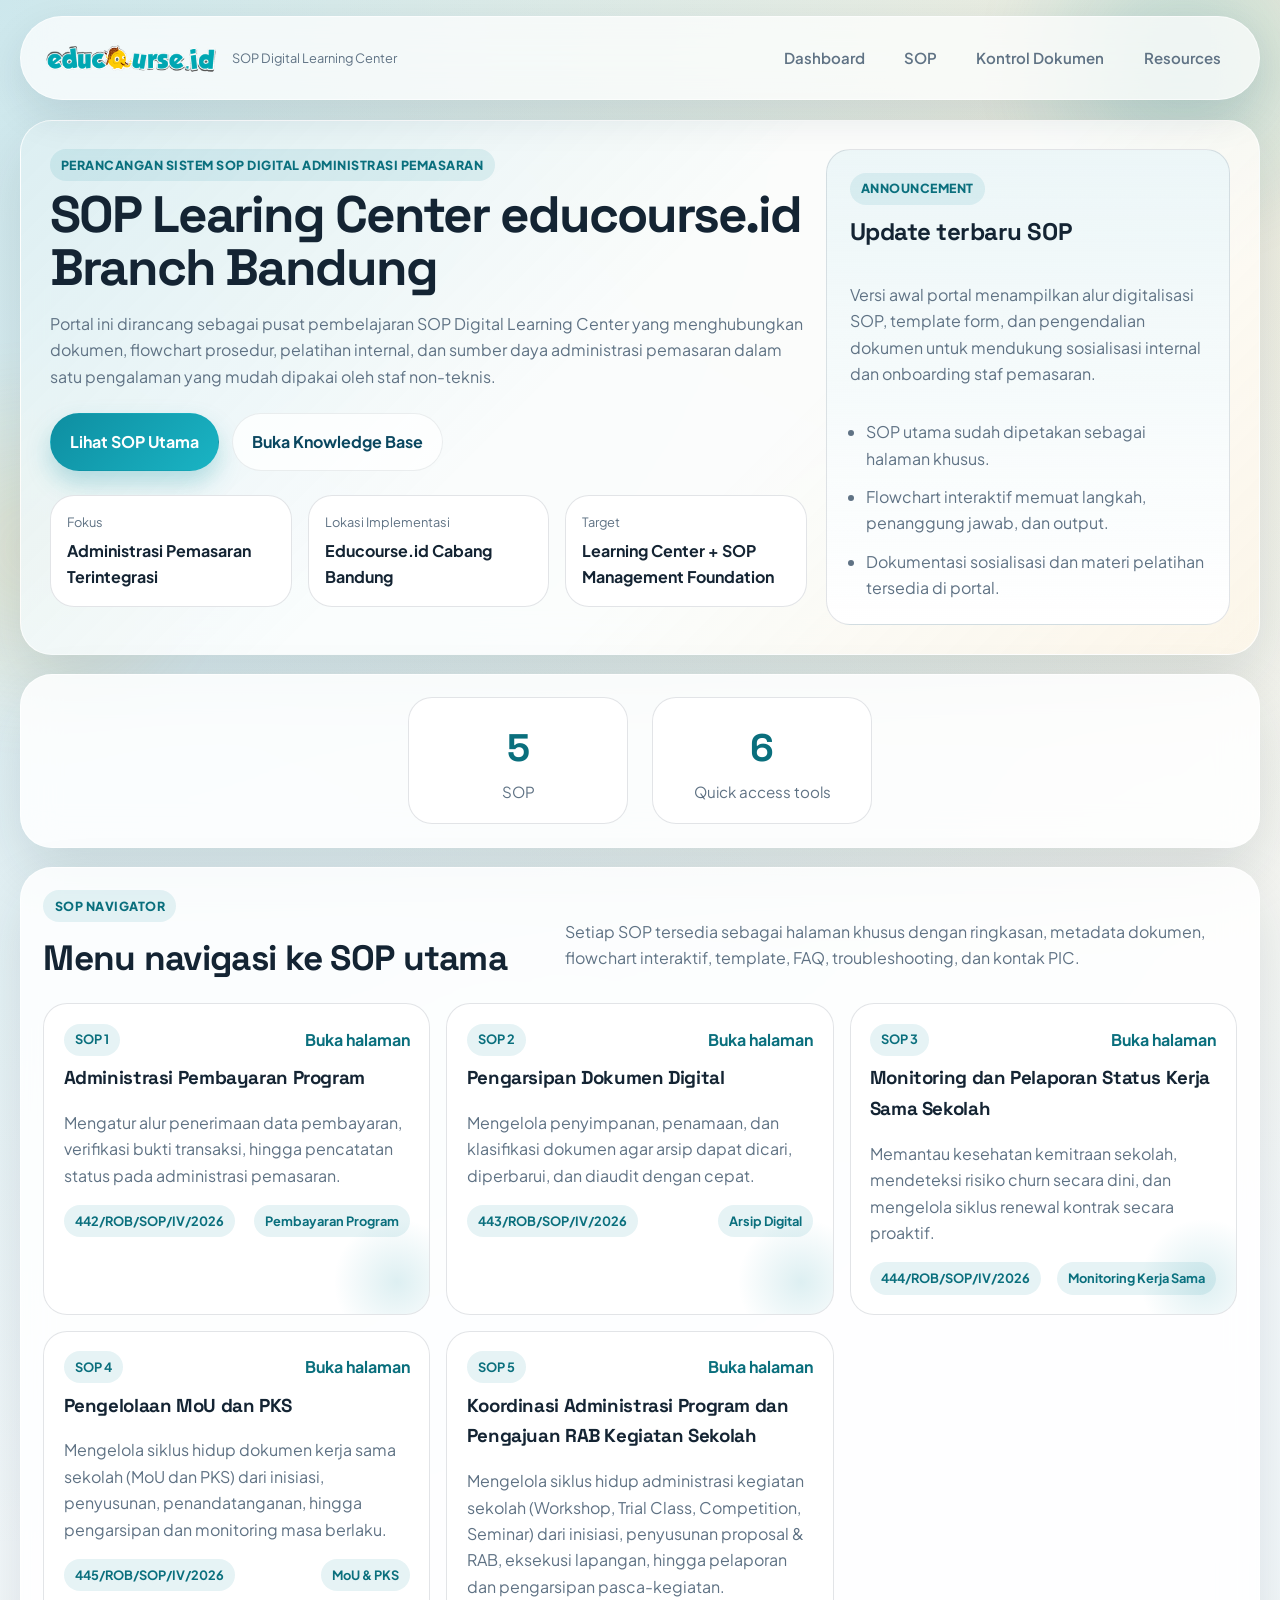
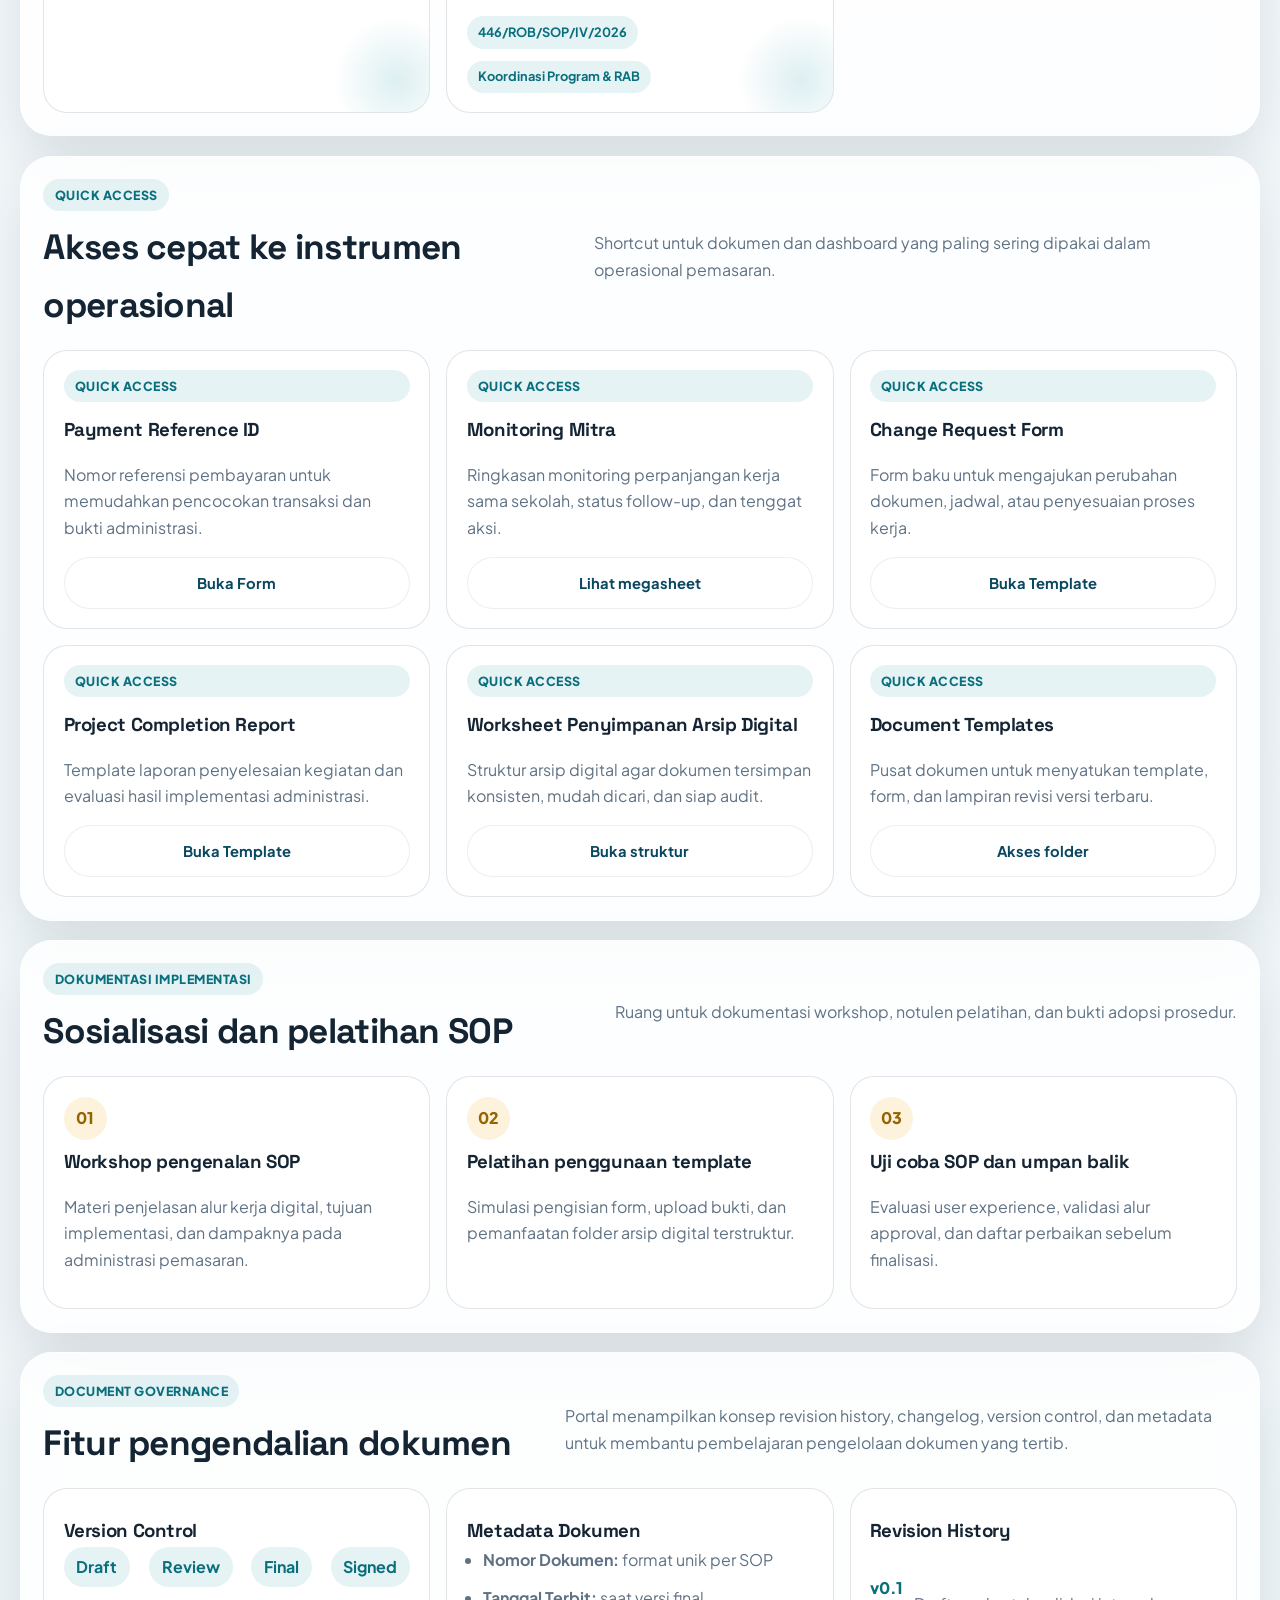
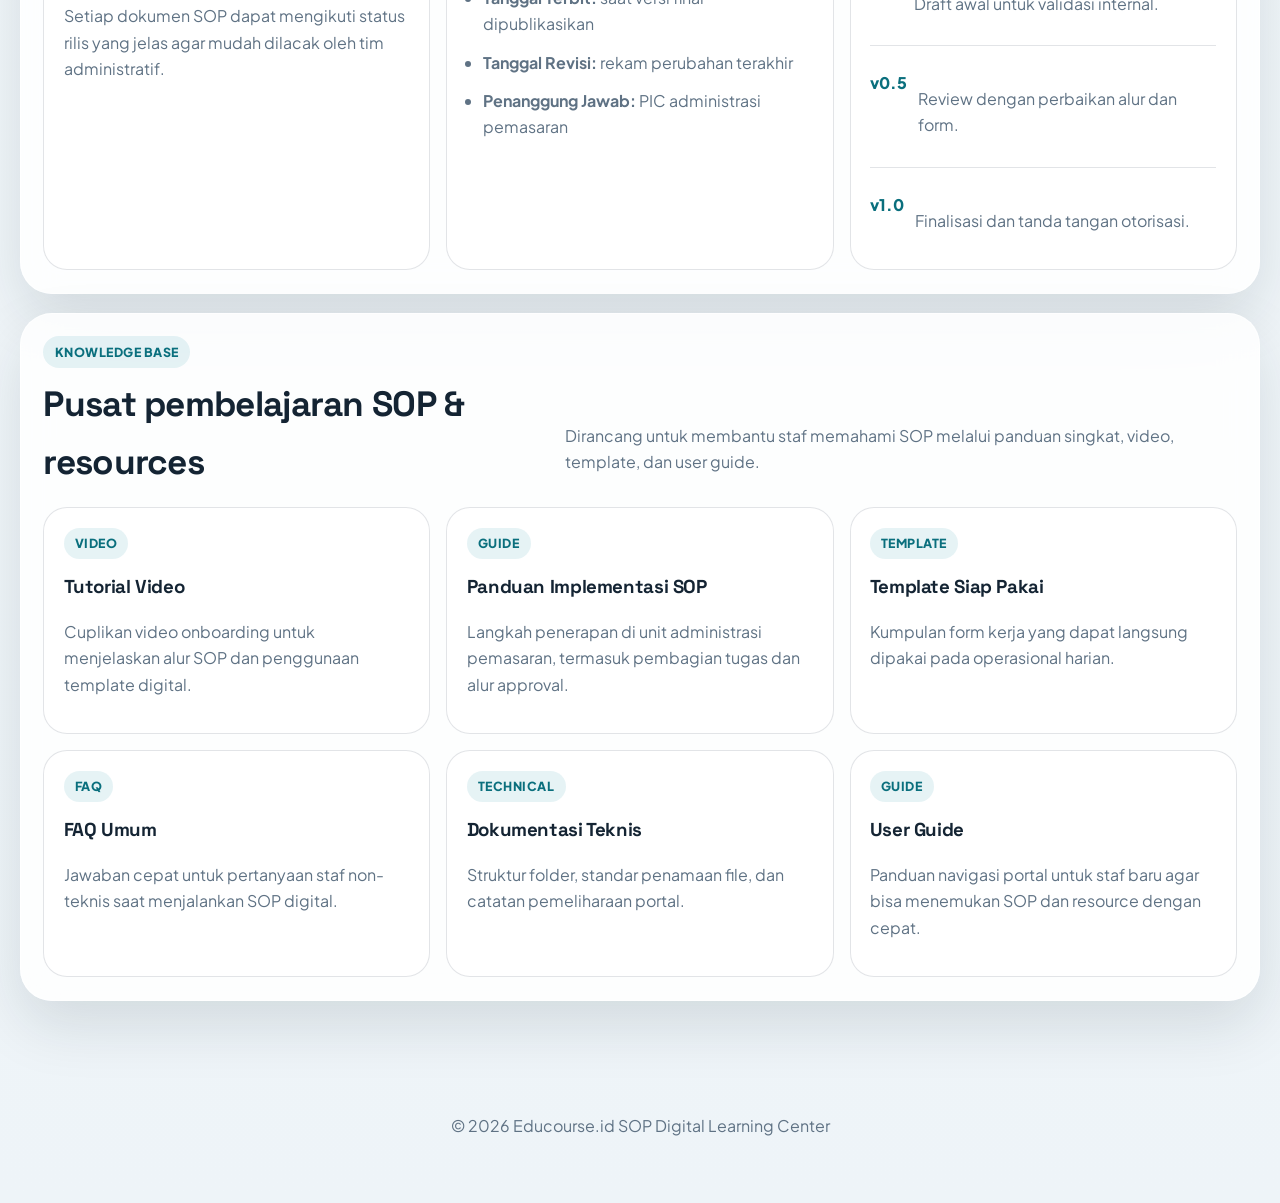
==== index.html @ 50db6a05 "first commit" ====
<!doctype html>
<html lang="id">
  <head>
    <meta charset="UTF-8" />
    <meta name="viewport" content="width=device-width, initial-scale=1.0" />
    <title>Educourse.id | SOP Digital Learning Center</title>
    <meta
      name="description"
      content="Portal SOP Digital Administrasi Pemasaran terintegrasi untuk Educourse.id Cabang Bandung."
    />

    <link rel="icon" type="image/png" href="img/icon1.png" />
    <link rel="icon" type="image/png" sizes="32x32" href="img/icon1.png" />
    <link rel="icon" type="image/png" sizes="16x16" href="img/icon1.png" />
    <link rel="apple-touch-icon" sizes="180x180" href="img/icon1.png" />

    <link rel="stylesheet" href="style.css" />
    <link rel="preconnect" href="https://fonts.googleapis.com" />
    <link rel="preconnect" href="https://fonts.gstatic.com" crossorigin />
    <link
      href="https://fonts.googleapis.com/css2?family=Plus+Jakarta+Sans:wght@400;500;600;700;800&family=Space+Grotesk:wght@500;700&display=swap"
      rel="stylesheet"
    />
  </head>
  <body>
    <div class="bg-orb bg-orb-1"></div>
    <div class="bg-orb bg-orb-2"></div>

    <header class="topbar">
      <a
        class="brand"
        href="#dashboard"
        aria-label="Educourse.id SOP Digital Learning Center"
      >
        <img class="brand-mark" src="img/logo.png" alt="Educourse.id" />
        <span>
          <small>SOP Digital Learning Center</small>
        </span>
      </a>

      <button
        class="menu-button"
        id="menuButton"
        type="button"
        aria-label="Buka navigasi"
      >
        <span></span>
        <span></span>
        <span></span>
      </button>

      <nav class="nav" id="mainNav">
        <a href="#dashboard">Dashboard</a>
        <a href="#sop-catalog">SOP</a>
        <a href="#document-control">Kontrol Dokumen</a>
        <a href="#knowledge-base">Resources</a>
      </nav>
    </header>

    <main id="app" class="app-shell">
      <section id="dashboard" class="panel hero-panel">
        <div class="hero-copy">
          <div class="eyebrow">
            Perancangan Sistem SOP Digital Administrasi Pemasaran
          </div>
          <h1>SOP Learing Center educourse.id Branch Bandung</h1>
          <p>
            Portal ini dirancang sebagai pusat pembelajaran SOP Digital Learning
            Center yang menghubungkan dokumen, flowchart prosedur, pelatihan
            internal, dan sumber daya administrasi pemasaran dalam satu
            pengalaman yang mudah dipakai oleh staf non-teknis.
          </p>

          <div class="hero-actions">
            <a class="button primary" href="#sop-catalog">Lihat SOP Utama</a>
            <a class="button secondary" href="#knowledge-base"
              >Buka Knowledge Base</a
            >
          </div>

          <div class="hero-meta">
            <div>
              <span>Fokus</span>
              <strong>Administrasi Pemasaran Terintegrasi</strong>
            </div>
            <div>
              <span>Lokasi Implementasi</span>
              <strong>Educourse.id Cabang Bandung</strong>
            </div>
            <div>
              <span>Target</span>
              <strong>Learning Center + SOP Management Foundation</strong>
            </div>
          </div>
        </div>

        <aside class="hero-card spotlight-card">
          <div class="card-heading">
            <span class="card-kicker">Announcement</span>
            <h2>Update terbaru SOP</h2>
          </div>
          <p>
            Versi awal portal menampilkan alur digitalisasi SOP, template form,
            dan pengendalian dokumen untuk mendukung sosialisasi internal dan
            onboarding staf pemasaran.
          </p>
          <ul class="check-list">
            <li>SOP utama sudah dipetakan sebagai halaman khusus.</li>
            <li>
              Flowchart interaktif memuat langkah, penanggung jawab, dan output.
            </li>
            <li>
              Dokumentasi sosialisasi dan materi pelatihan tersedia di portal.
            </li>
          </ul>
        </aside>
      </section>

  <section
  class="panel stats-panel"
  aria-label="Statistik implementasi SOP"
>
  <article>
    <strong>5</strong>
    <span>SOP</span>
  </article>
  <article>
    <strong>6</strong>
    <span>Quick access tools</span>
  </article>
</section>
      <section id="sop-catalog" class="panel section-block">
        <div class="section-head">
          <div>
            <span class="section-label">SOP Navigator</span>
            <h2>Menu navigasi ke SOP utama</h2>
          </div>
          <p>
            Setiap SOP tersedia sebagai halaman khusus dengan ringkasan,
            metadata dokumen, flowchart interaktif, template, FAQ,
            troubleshooting, dan kontak PIC.
          </p>
        </div>
        <div id="sopCatalog" class="catalog-grid"></div>
      </section>

      <section class="panel quick-access-panel">
        <div class="section-head compact">
          <div>
            <span class="section-label">Quick Access</span>
            <h2>Akses cepat ke instrumen operasional</h2>
          </div>
          <p>
            Shortcut untuk dokumen dan dashboard yang paling sering dipakai
            dalam operasional pemasaran.
          </p>
        </div>
        <div id="quickAccessGrid" class="resource-grid"></div>
      </section>

      <section class="panel documentation-panel">
        <div class="section-head compact">
          <div>
            <span class="section-label">Dokumentasi Implementasi</span>
            <h2>Sosialisasi dan pelatihan SOP</h2>
          </div>
          <p>
            Ruang untuk dokumentasi workshop, notulen pelatihan, dan bukti
            adopsi prosedur.
          </p>
        </div>
        <div class="timeline-grid">
          <article class="timeline-card">
            <span>01</span>
            <h3>Workshop pengenalan SOP</h3>
            <p>
              Materi penjelasan alur kerja digital, tujuan implementasi, dan
              dampaknya pada administrasi pemasaran.
            </p>
          </article>
          <article class="timeline-card">
            <span>02</span>
            <h3>Pelatihan penggunaan template</h3>
            <p>
              Simulasi pengisian form, upload bukti, dan pemanfaatan folder
              arsip digital terstruktur.
            </p>
          </article>
          <article class="timeline-card">
            <span>03</span>
            <h3>Uji coba SOP dan umpan balik</h3>
            <p>
              Evaluasi user experience, validasi alur approval, dan daftar
              perbaikan sebelum finalisasi.
            </p>
          </article>
        </div>
      </section>

      <section id="document-control" class="panel section-block">
        <div class="section-head">
          <div>
            <span class="section-label">Document Governance</span>
            <h2>Fitur pengendalian dokumen</h2>
          </div>
          <p>
            Portal menampilkan konsep revision history, changelog, version
            control, dan metadata untuk membantu pembelajaran pengelolaan
            dokumen yang tertib.
          </p>
        </div>
        <div class="governance-grid">
          <article class="governance-card">
            <h3>Version Control</h3>
            <div class="status-tags">
              <span>Draft</span>
              <span>Review</span>
              <span>Final</span>
              <span>Signed</span>
            </div>
            <p>
              Setiap dokumen SOP dapat mengikuti status rilis yang jelas agar
              mudah dilacak oleh tim administratif.
            </p>
          </article>
          <article class="governance-card">
            <h3>Metadata Dokumen</h3>
            <ul class="info-list">
              <li><strong>Nomor Dokumen:</strong> format unik per SOP</li>
              <li>
                <strong>Tanggal Terbit:</strong> saat versi final dipublikasikan
              </li>
              <li><strong>Tanggal Revisi:</strong> rekam perubahan terakhir</li>
              <li>
                <strong>Penanggung Jawab:</strong> PIC administrasi pemasaran
              </li>
            </ul>
          </article>
          <article class="governance-card">
            <h3>Revision History</h3>
            <div class="mini-timeline">
              <div>
                <span>v0.1</span>
                <p>Draft awal untuk validasi internal.</p>
              </div>
              <div>
                <span>v0.5</span>
                <p>Review dengan perbaikan alur dan form.</p>
              </div>
              <div>
                <span>v1.0</span>
                <p>Finalisasi dan tanda tangan otorisasi.</p>
              </div>
            </div>
          </article>
        </div>
      </section>

      <section id="knowledge-base" class="panel section-block">
        <div class="section-head">
          <div>
            <span class="section-label">Knowledge Base</span>
            <h2>Pusat pembelajaran SOP & resources</h2>
          </div>
          <p>
            Dirancang untuk membantu staf memahami SOP melalui panduan singkat,
            video, template, dan user guide.
          </p>
        </div>
        <div id="resourceGrid" class="resource-grid large"></div>
      </section>
    </main>

    <footer class="footer">
      <p>© 2026 Educourse.id SOP Digital Learning Center</p>
    </footer>

    <script src="script.js"></script>
  </body>
</html>
---- style.css ----
:root {
  --bg: #eef4f8;
  --surface: rgba(255, 255, 255, 0.84);
  --surface-strong: #ffffff;
  --surface-soft: rgba(13, 44, 61, 0.06);
  --line: rgba(17, 38, 58, 0.12);
  --text: #142433;
  --muted: #5f7284;
  --primary: #0e8ea1;
  --primary-dark: #0a6f7d;
  --accent: #f2b441;
  --accent-2: #0a4760;
  --shadow: 0 24px 60px rgba(12, 29, 41, 0.12);
  --radius-xl: 32px;
  --radius-lg: 24px;
  --radius-md: 18px;
  --radius-sm: 14px;
}

* {
  box-sizing: border-box;
}

html {
  scroll-behavior: smooth;
}

body {
  margin: 0;
  font-family: "Plus Jakarta Sans", sans-serif;
  background:
    radial-gradient(
      circle at top left,
      rgba(14, 142, 161, 0.18),
      transparent 34%
    ),
    radial-gradient(
      circle at top right,
      rgba(242, 180, 65, 0.16),
      transparent 28%
    ),
    linear-gradient(180deg, #f7fbfd 0%, var(--bg) 100%);
  color: var(--text);
  line-height: 1.65;
  min-height: 100vh;
}

img,
iframe {
  max-width: 100%;
}

a {
  color: inherit;
  text-decoration: none;
}

button,
a {
  -webkit-tap-highlight-color: transparent;
}

.bg-orb {
  position: fixed;
  inset: auto;
  width: 24rem;
  height: 24rem;
  border-radius: 50%;
  filter: blur(26px);
  opacity: 0.32;
  pointer-events: none;
  z-index: 0;
}

.bg-orb-1 {
  top: -8rem;
  right: -6rem;
  background: radial-gradient(circle, rgba(14, 142, 161, 0.7), transparent 70%);
}

.bg-orb-2 {
  bottom: 10rem;
  left: -10rem;
  background: radial-gradient(
    circle,
    rgba(242, 180, 65, 0.56),
    transparent 72%
  );
}

.topbar {
  position: sticky;
  top: 0;
  z-index: 30;
  display: flex;
  align-items: center;
  justify-content: space-between;
  gap: 1rem;
  padding: 1rem 1.4rem;
  margin: 1rem auto 0;
  width: min(1240px, calc(100% - 2rem));
  border: 1px solid rgba(255, 255, 255, 0.6);
  border-radius: 999px;
  background: rgba(255, 255, 255, 0.72);
  backdrop-filter: blur(20px);
  box-shadow: 0 16px 40px rgba(14, 38, 57, 0.1);
}

.page-topbar {
  border-radius: 28px;
}

.nav-pages {
  flex-wrap: wrap;
  justify-content: flex-end;
}

.brand {
  display: flex;
  align-items: center;
  gap: 0.8rem;
  min-width: 0;
}

.brand strong,
.brand small {
  display: block;
}

.brand strong {
  font-family: "Space Grotesk", sans-serif;
  letter-spacing: 0.02em;
}

.brand small {
  color: var(--muted);
  font-size: 0.8rem;
}
.brand-mark {
  height: 2.3rem;
  width: auto;
  max-width: 11rem;
  object-fit: contain;
  flex-shrink: 0;
}
.nav {
  display: flex;
  align-items: center;
  gap: 0.45rem;
  flex-wrap: wrap;
}

.nav a {
  padding: 0.8rem 1rem;
  border-radius: 999px;
  color: var(--muted);
  font-size: 0.94rem;
  font-weight: 600;
  transition:
    transform 0.2s ease,
    background-color 0.2s ease,
    color 0.2s ease;
}

.nav a:hover,
.nav a:focus-visible {
  color: var(--accent-2);
  background: rgba(14, 142, 161, 0.12);
  transform: translateY(-1px);
}

.menu-button {
  display: none;
  align-items: center;
  justify-content: center;
  flex-direction: column;
  gap: 4px;
  width: 3rem;
  height: 3rem;
  border: 0;
  border-radius: 50%;
  background: rgba(14, 142, 161, 0.1);
}

.menu-button span {
  display: block;
  width: 1.1rem;
  height: 2px;
  border-radius: 999px;
  background: var(--accent-2);
  transition:
    transform 0.2s ease,
    opacity 0.2s ease;
}

.menu-button.active span:nth-child(1) {
  transform: translateY(6px) rotate(45deg);
}

.menu-button.active span:nth-child(2) {
  opacity: 0;
}

.menu-button.active span:nth-child(3) {
  transform: translateY(-6px) rotate(-45deg);
}

.app-shell {
  position: relative;
  z-index: 1;
  width: min(1240px, calc(100% - 2rem));
  margin: 1.2rem auto 0;
  padding-bottom: 4rem;
}

.panel {
  margin-top: 1.2rem;
  padding: 1.4rem;
  border: 1px solid rgba(255, 255, 255, 0.74);
  border-radius: var(--radius-xl);
  background: var(--surface);
  backdrop-filter: blur(18px);
  box-shadow: var(--shadow);
}

.hero-panel {
  display: grid;
  grid-template-columns: minmax(0, 1.5fr) minmax(320px, 0.8fr);
  gap: 1.2rem;
  padding: 1.8rem;
  background:
    linear-gradient(135deg, rgba(14, 142, 161, 0.12), transparent 45%),
    linear-gradient(315deg, rgba(242, 180, 65, 0.1), transparent 40%),
    var(--surface);
}

.hero-copy h1 {
  margin: 0.4rem 0 1rem;
  font-family: "Space Grotesk", sans-serif;
  font-size: clamp(2rem, 4vw, 3.8rem);
  line-height: 1.05;
  letter-spacing: -0.04em;
}

.hero-copy p,
.section-head p,
.catalog-card p,
.resource-card p,
.timeline-card p,
.governance-card p,
.sop-copy p,
.flow-activity,
.info-panel p,
.spotlight-card p {
  color: var(--muted);
}

.eyebrow,
.section-label,
.resource-tag,
.card-kicker,
.flow-step-index {
  display: inline-flex;
  align-items: center;
  gap: 0.35rem;
  padding: 0.35rem 0.7rem;
  border-radius: 999px;
  background: rgba(14, 142, 161, 0.1);
  color: var(--primary-dark);
  font-size: 0.78rem;
  font-weight: 800;
  letter-spacing: 0.04em;
  text-transform: uppercase;
}

.hero-actions,
.template-actions,
.flow-actions {
  display: flex;
  flex-wrap: wrap;
  gap: 0.8rem;
  margin-top: 1.4rem;
}

.button {
  display: inline-flex;
  align-items: center;
  justify-content: center;
  gap: 0.45rem;
  padding: 0.95rem 1.2rem;
  border: 1px solid transparent;
  border-radius: 999px;
  font-weight: 700;
  transition:
    transform 0.2s ease,
    box-shadow 0.2s ease,
    background-color 0.2s ease,
    color 0.2s ease;
  cursor: pointer;
}

.button.primary {
  background: linear-gradient(135deg, var(--primary), #1ab4c4);
  color: #fff;
  box-shadow: 0 12px 24px rgba(14, 142, 161, 0.28);
}

.button.secondary,
.button.ghost {
  background: rgba(255, 255, 255, 0.72);
  color: var(--accent-2);
  border-color: rgba(14, 38, 57, 0.08);
}

.button.small {
  padding: 0.8rem 1rem;
  font-size: 0.92rem;
}

.button:hover,
.button:focus-visible {
  transform: translateY(-2px);
}

.hero-meta,
.metadata-strip,
.stats-panel,
.governance-grid,
.timeline-grid,
.catalog-grid,
.resource-grid,
.sop-layout,
.sop-bottom-grid,
.list-grid {
  display: grid;
  gap: 1rem;
}

.hero-meta {
  grid-template-columns: repeat(3, minmax(0, 1fr));
  margin-top: 1.5rem;
}

.hero-meta div,
.stats-panel article,
.timeline-card,
.governance-card,
.resource-card,
.catalog-card,
.spotlight-card,
.info-panel,
.sop-copy,
.flowchart-card {
  border: 1px solid var(--line);
  border-radius: var(--radius-lg);
  background: var(--surface-strong);
}

.hero-meta div {
  padding: 1rem;
}

.hero-meta span,
.metadata-strip span {
  display: block;
  color: var(--muted);
  font-size: 0.8rem;
  margin-bottom: 0.25rem;
}

.hero-meta strong,
.metadata-strip strong,
.page-badge {
  font-weight: 700;
}

.spotlight-card {
  padding: 1.4rem;
  align-self: stretch;
  display: flex;
  flex-direction: column;
  justify-content: center;
  background:
    linear-gradient(
      180deg,
      rgba(14, 142, 161, 0.08),
      rgba(255, 255, 255, 0.92)
    ),
    var(--surface-strong);
}

.card-heading {
  margin-bottom: 0.9rem;
}

.card-heading h2,
.card-heading h3,
.section-head h2,
.page-header h2,
.catalog-card h3,
.resource-card h3,
.timeline-card h3,
.governance-card h3,
.sop-copy h4,
.flow-detail-head h4 {
  margin: 0.45rem 0 0;
  font-family: "Space Grotesk", sans-serif;
  letter-spacing: -0.02em;
}

.check-list,
.bullet-list,
.info-list,
.mini-timeline,
.faq-list,
.flowchart-nodes {
  display: grid;
  gap: 0.75rem;
}

.check-list,
.bullet-list,
.info-list {
  margin: 1rem 0 0;
  padding-left: 1rem;
}

.check-list li,
.bullet-list li,
.info-list li {
  color: var(--muted);
}
.stats-panel {
  grid-template-columns: repeat(2, minmax(180px, 220px));
  justify-content: center;
  gap: 1.5rem;
  max-width: none;
}

.stats-panel article {
  padding: 1.1rem;
  text-align: center;
}

.stats-panel strong {
  display: block;
  font-family: "Space Grotesk", sans-serif;
  font-size: clamp(1.8rem, 3vw, 2.4rem);
  color: var(--primary-dark);
}

.stats-panel span {
  color: var(--muted);
  font-size: 0.95rem;
}

.section-block,
.quick-access-panel,
.documentation-panel {
  padding: 1.4rem;
}

.section-head {
  display: flex;
  justify-content: space-between;
  gap: 1rem;
  align-items: end;
  margin-bottom: 1rem;
}

.section-head.compact {
  align-items: center;
}

.section-head h2 {
  font-size: clamp(1.5rem, 2.8vw, 2.2rem);
}

.section-head p {
  max-width: 42rem;
}

.catalog-grid,
.resource-grid,
.timeline-grid,
.governance-grid {
  grid-template-columns: repeat(3, minmax(0, 1fr));
}

.resource-grid.large {
  grid-template-columns: repeat(3, minmax(0, 1fr));
}

.catalog-card,
.resource-card,
.timeline-card,
.governance-card {
  padding: 1.2rem;
}

.catalog-card {
  position: relative;
  overflow: hidden;
  min-height: 190px;
}

.catalog-card::after {
  content: "";
  position: absolute;
  inset: auto -2rem -2rem auto;
  width: 8rem;
  height: 8rem;
  border-radius: 50%;
  background: radial-gradient(
    circle,
    rgba(14, 142, 161, 0.14),
    transparent 70%
  );
}

.catalog-head,
.catalog-foot,
.page-header,
.metadata-strip article,
.flow-detail-head,
.support-box,
.status-tags,
.flow-actions {
  display: flex;
  gap: 0.75rem;
  flex-wrap: wrap;
  align-items: center;
  justify-content: space-between;
}

.catalog-head span,
.catalog-foot span,
.page-badge {
  padding: 0.35rem 0.7rem;
  border-radius: 999px;
  background: rgba(14, 142, 161, 0.1);
  color: var(--primary-dark);
  font-size: 0.8rem;
  font-weight: 700;
}

.catalog-link {
  color: var(--primary-dark);
  font-weight: 700;
}

.timeline-card span {
  display: inline-flex;
  align-items: center;
  justify-content: center;
  width: 2.7rem;
  height: 2.7rem;
  border-radius: 50%;
  background: rgba(242, 180, 65, 0.18);
  color: #946400;
  font-weight: 800;
}

.status-tags span {
  padding: 0.45rem 0.8rem;
  border-radius: 999px;
  background: rgba(14, 142, 161, 0.1);
  color: var(--primary-dark);
  font-weight: 700;
}

.mini-timeline {
  margin-top: 1rem;
}

.mini-timeline div {
  display: grid;
  grid-template-columns: auto 1fr;
  gap: 0.7rem;
  align-items: start;
  padding: 0.75rem 0;
  border-bottom: 1px solid var(--line);
}

.mini-timeline div:last-child {
  border-bottom: 0;
  padding-bottom: 0;
}

.mini-timeline span {
  font-weight: 800;
  color: var(--primary-dark);
}

.governance-card ul {
  margin: 0;
}

.resource-card {
  position: relative;
  min-height: 180px;
}

.resource-card h3 {
  margin-top: 0.8rem;
}

.quick-card {
  display: flex;
  flex-direction: column;
  justify-content: space-between;
}

.sop-pages {
  display: grid;
  gap: 1.2rem;
}

.sop-page {
  padding: 1.4rem;
}

.page-header {
  align-items: center;
}

.page-header p {
  max-width: 58rem;
}

.metadata-strip {
  grid-template-columns: repeat(4, minmax(0, 1fr));
  margin: 1rem 0;
}

.metadata-strip article {
  padding: 1rem;
  background: rgba(14, 142, 161, 0.05);
  border-radius: var(--radius-md);
}

.sop-layout {
  grid-template-columns: minmax(0, 1fr) minmax(340px, 0.9fr);
}

.breadcrumb-row {
  display: flex;
  align-items: center;
  justify-content: space-between;
  gap: 1rem;
  margin: 1rem 0;
  flex-wrap: wrap;
}

.breadcrumb-links {
  display: flex;
  gap: 0.5rem;
  flex-wrap: wrap;
}

.breadcrumb-chip {
  padding: 0.55rem 0.85rem;
  border-radius: 999px;
  border: 1px solid var(--line);
  background: rgba(255, 255, 255, 0.8);
  color: var(--muted);
  font-weight: 700;
}

.breadcrumb-chip.active {
  color: var(--primary-dark);
  border-color: rgba(14, 142, 161, 0.35);
  background: rgba(14, 142, 161, 0.08);
}

.sop-copy,
.flowchart-card,
.info-panel {
  padding: 1.2rem;
}

.sop-copy h4 {
  margin-top: 1.2rem;
  font-size: 1rem;
}

.list-grid {
  grid-template-columns: repeat(2, minmax(0, 1fr));
  margin-top: 1rem;
}

.support-box {
  margin-top: 1rem;
  padding: 1rem;
  border-radius: var(--radius-md);
  background: rgba(14, 142, 161, 0.06);
  justify-content: flex-start;
}

.support-box span {
  color: var(--muted);
  font-size: 0.88rem;
}

.flowchart-nodes {
  grid-template-columns: repeat(2, minmax(0, 1fr));
  margin-top: 1rem;
}

.flowchart-visual {
  display: grid;
  gap: 0.8rem;
  margin-top: 1rem;
}

.flow-start {
  width: fit-content;
  padding: 0.5rem 0.9rem;
  border-radius: 999px;
  background: rgba(242, 180, 65, 0.18);
  color: #8b5f00;
  font-weight: 800;
}

.flow-line {
  width: 2px;
  height: 18px;
  margin-left: 0.95rem;
  background: linear-gradient(
    180deg,
    rgba(14, 142, 161, 0.55),
    rgba(14, 142, 161, 0)
  );
}

.flow-node-grid {
  display: grid;
  gap: 0.75rem;
  grid-template-columns: repeat(2, minmax(0, 1fr));
}

.flow-step {
  display: grid;
  grid-template-columns: auto 1fr;
  gap: 0.8rem;
  align-items: center;
  padding: 0.95rem;
  border: 1px solid var(--line);
  border-radius: var(--radius-md);
  background: #f9fcfd;
  text-align: left;
  cursor: pointer;
  transition:
    transform 0.2s ease,
    border-color 0.2s ease,
    background-color 0.2s ease,
    box-shadow 0.2s ease;
}

.flow-step span {
  display: grid;
  place-items: center;
  width: 2rem;
  height: 2rem;
  border-radius: 50%;
  background: rgba(14, 142, 161, 0.12);
  color: var(--primary-dark);
  font-weight: 800;
}

.flow-step strong {
  font-size: 0.95rem;
}

.flow-step.active {
  border-color: rgba(14, 142, 161, 0.45);
  background: linear-gradient(
    180deg,
    rgba(14, 142, 161, 0.14),
    rgba(255, 255, 255, 0.98)
  );
  box-shadow: 0 12px 24px rgba(14, 142, 161, 0.12);
}

.flow-step:hover,
.flow-step:focus-visible {
  transform: translateY(-1px);
}

.flowchart-detail {
  margin-top: 1rem;
  padding: 1rem;
  border-radius: var(--radius-md);
  background: linear-gradient(
    180deg,
    rgba(14, 142, 161, 0.08),
    rgba(255, 255, 255, 0.96)
  );
}

.decision-box {
  margin-top: 1rem;
  padding: 1rem;
  border-radius: var(--radius-md);
  background: rgba(10, 71, 96, 0.05);
  border: 1px solid rgba(10, 71, 96, 0.12);
}

.decision-box h5 {
  margin: 0.8rem 0 0.4rem;
  font-size: 1rem;
}

.decision-actions {
  display: flex;
  gap: 0.7rem;
  flex-wrap: wrap;
  margin-top: 1rem;
}

.decision-output {
  display: grid;
  gap: 0.75rem;
  grid-template-columns: repeat(2, minmax(0, 1fr));
  margin-top: 1rem;
}

.decision-output div {
  padding: 0.85rem;
  border-radius: var(--radius-sm);
  background: rgba(255, 255, 255, 0.92);
  border: 1px solid var(--line);
}

.decision-output div.selected {
  border-color: rgba(14, 142, 161, 0.45);
  background: rgba(14, 142, 161, 0.1);
}

.decision-output strong {
  display: block;
  margin-bottom: 0.35rem;
}

.flow-activity {
  margin: 0.8rem 0 1rem;
}

.detail-matrix {
  display: grid;
  gap: 0.75rem;
  margin: 0;
}

.detail-matrix div {
  padding: 0.85rem;
  border-radius: var(--radius-sm);
  background: rgba(255, 255, 255, 0.92);
  border: 1px solid var(--line);
}

.detail-matrix dt {
  margin-bottom: 0.25rem;
  color: var(--muted);
  font-size: 0.82rem;
  font-weight: 700;
}

.detail-matrix dd {
  margin: 0;
  font-weight: 700;
}

.faq-list details {
  padding: 0.9rem 0;
  border-bottom: 1px solid var(--line);
}

.faq-list details:last-child {
  border-bottom: 0;
}

.faq-list summary {
  cursor: pointer;
  font-weight: 700;
  list-style: none;
}

.faq-list summary::-webkit-details-marker {
  display: none;
}

.faq-list p {
  margin-bottom: 0;
  padding-top: 0.6rem;
}

.preview-panel iframe {
  width: 100%;
  min-height: 480px;
  margin-top: 1rem;
  border: 1px solid var(--line);
  border-radius: var(--radius-md);
  background: #fff;
}

.footer {
  width: min(1240px, calc(100% - 2rem));
  margin: 1rem auto 2rem;
  padding: 1rem 1.2rem;
  text-align: center;
  color: var(--muted);
}

.button:focus-visible,
.nav a:focus-visible,
.flow-step:focus-visible,
summary:focus-visible,
button:focus-visible {
  outline: 3px solid rgba(242, 180, 65, 0.35);
  outline-offset: 2px;
}

@media (max-width: 1100px) {
  .hero-panel,
  .sop-layout,
  .metadata-strip,
  .catalog-grid,
  .resource-grid.large,
  .timeline-grid,
  .governance-grid,
  .stats-panel {
    grid-template-columns: repeat(2, minmax(0, 1fr));
  }

  .flow-node-grid,
  .decision-output {
    grid-template-columns: 1fr;
  }

  .section-head {
    align-items: flex-start;
    flex-direction: column;
  }
}

@media (max-width: 860px) {
  .topbar {
    border-radius: 28px;
  }

  .menu-button {
    display: inline-flex;
  }

  .nav {
    position: absolute;
    top: calc(100% + 0.75rem);
    right: 0;
    width: min(340px, calc(100vw - 2rem));
    padding: 0.7rem;
    display: grid;
    gap: 0.25rem;
    border: 1px solid var(--line);
    border-radius: var(--radius-lg);
    background: rgba(255, 255, 255, 0.96);
    box-shadow: var(--shadow);
    opacity: 0;
    transform: translateY(-8px);
    pointer-events: none;
    transition:
      opacity 0.2s ease,
      transform 0.2s ease;
  }

  .nav.open {
    opacity: 1;
    transform: translateY(0);
    pointer-events: auto;
  }

  .nav a {
    width: 100%;
  }

  .hero-panel,
  .stats-panel,
  .metadata-strip,
  .catalog-grid,
  .resource-grid,
  .resource-grid.large,
  .timeline-grid,
  .governance-grid,
  .list-grid,
  .flowchart-nodes,
  .sop-layout,
  .sop-bottom-grid {
    grid-template-columns: 1fr;
  }

  .hero-meta {
    grid-template-columns: 1fr;
  }

  .topbar,
  .app-shell,
  .footer {
    width: min(100%, calc(100% - 1rem));
  }

  .panel,
  .hero-panel,
  .sop-page {
    padding: 1rem;
  }

  .preview-panel iframe {
    min-height: 360px;
  }
}

@media (max-width: 560px) {
  .topbar {
    padding: 0.85rem 0.9rem;
  }

  .brand small {
    display: none;
  }

  .hero-copy h1 {
    font-size: 2rem;
  }

  .button {
    width: 100%;
  }

  .hero-actions,
  .template-actions,
  .flow-actions,
  .decision-actions {
    flex-direction: column;
  }

  .catalog-card,
  .resource-card,
  .timeline-card,
  .governance-card,
  .sop-copy,
  .flowchart-card,
  .info-panel {
    border-radius: 20px;
  }
}
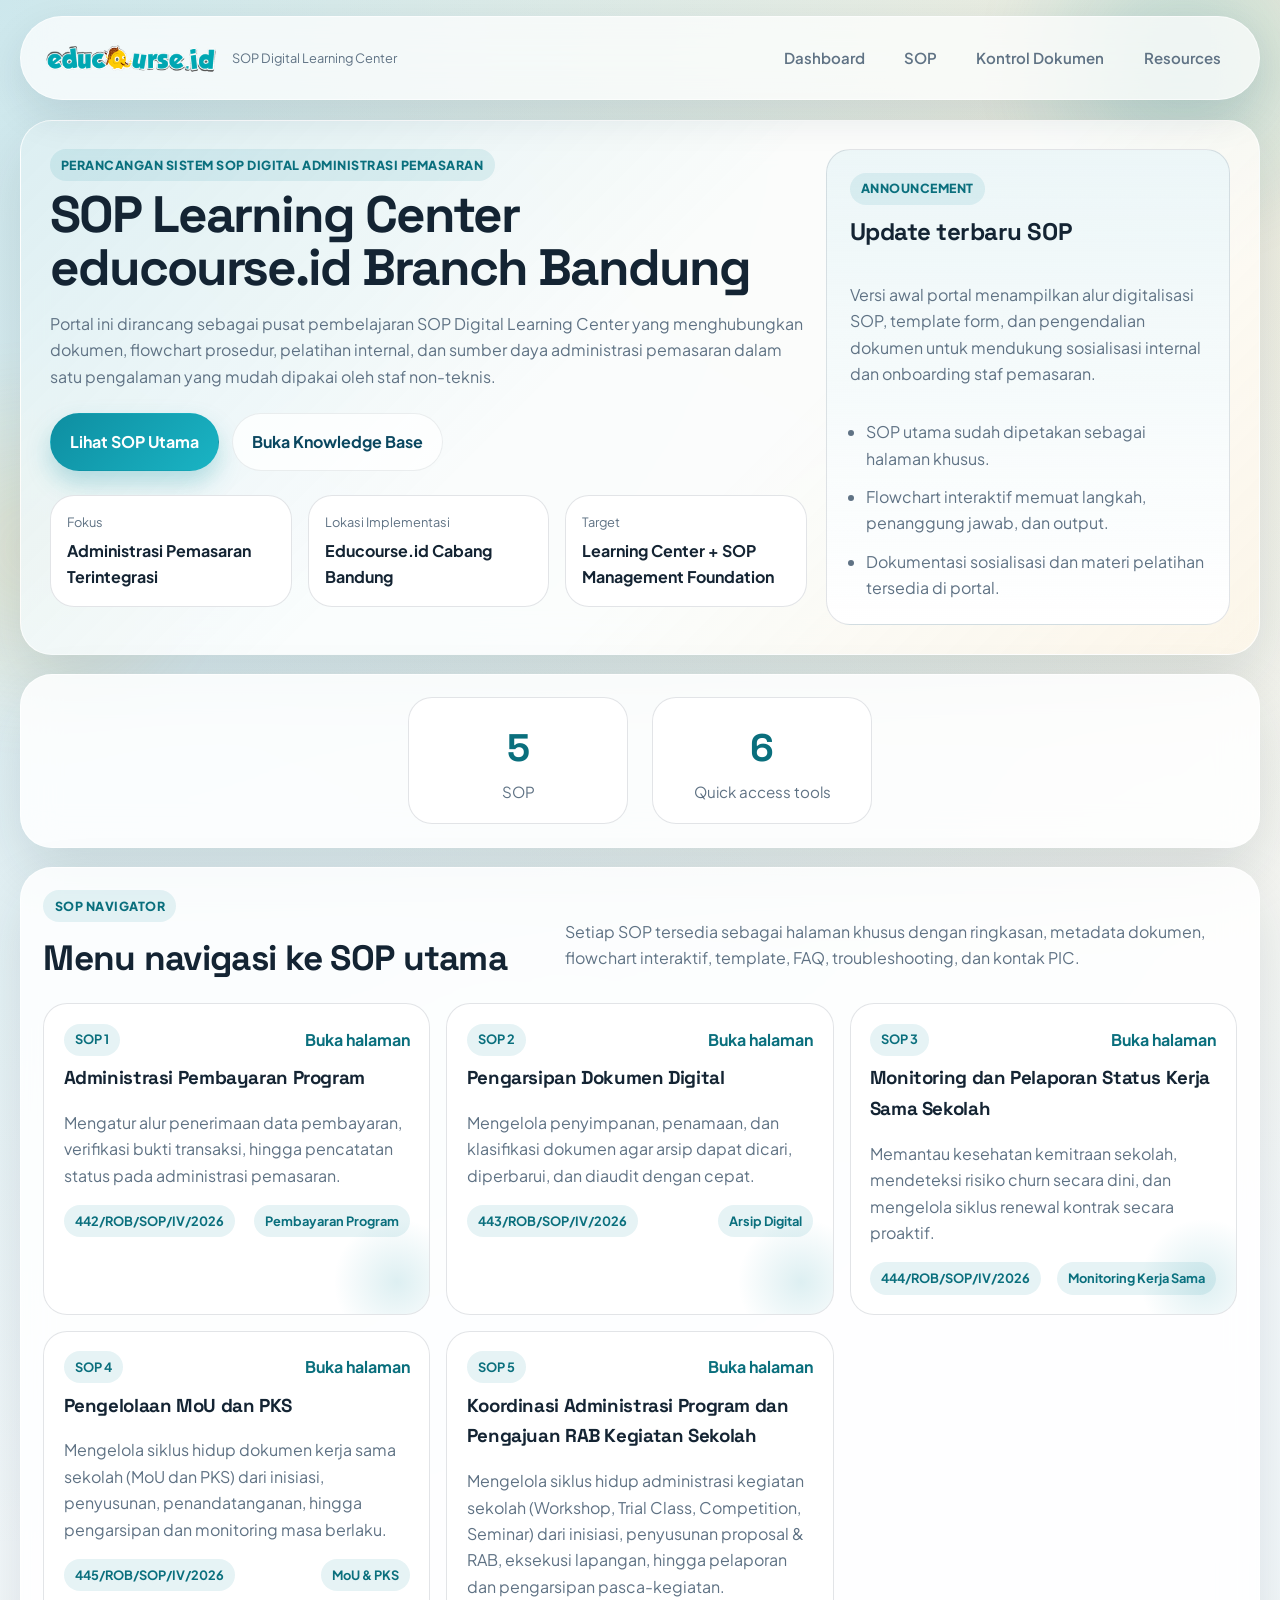
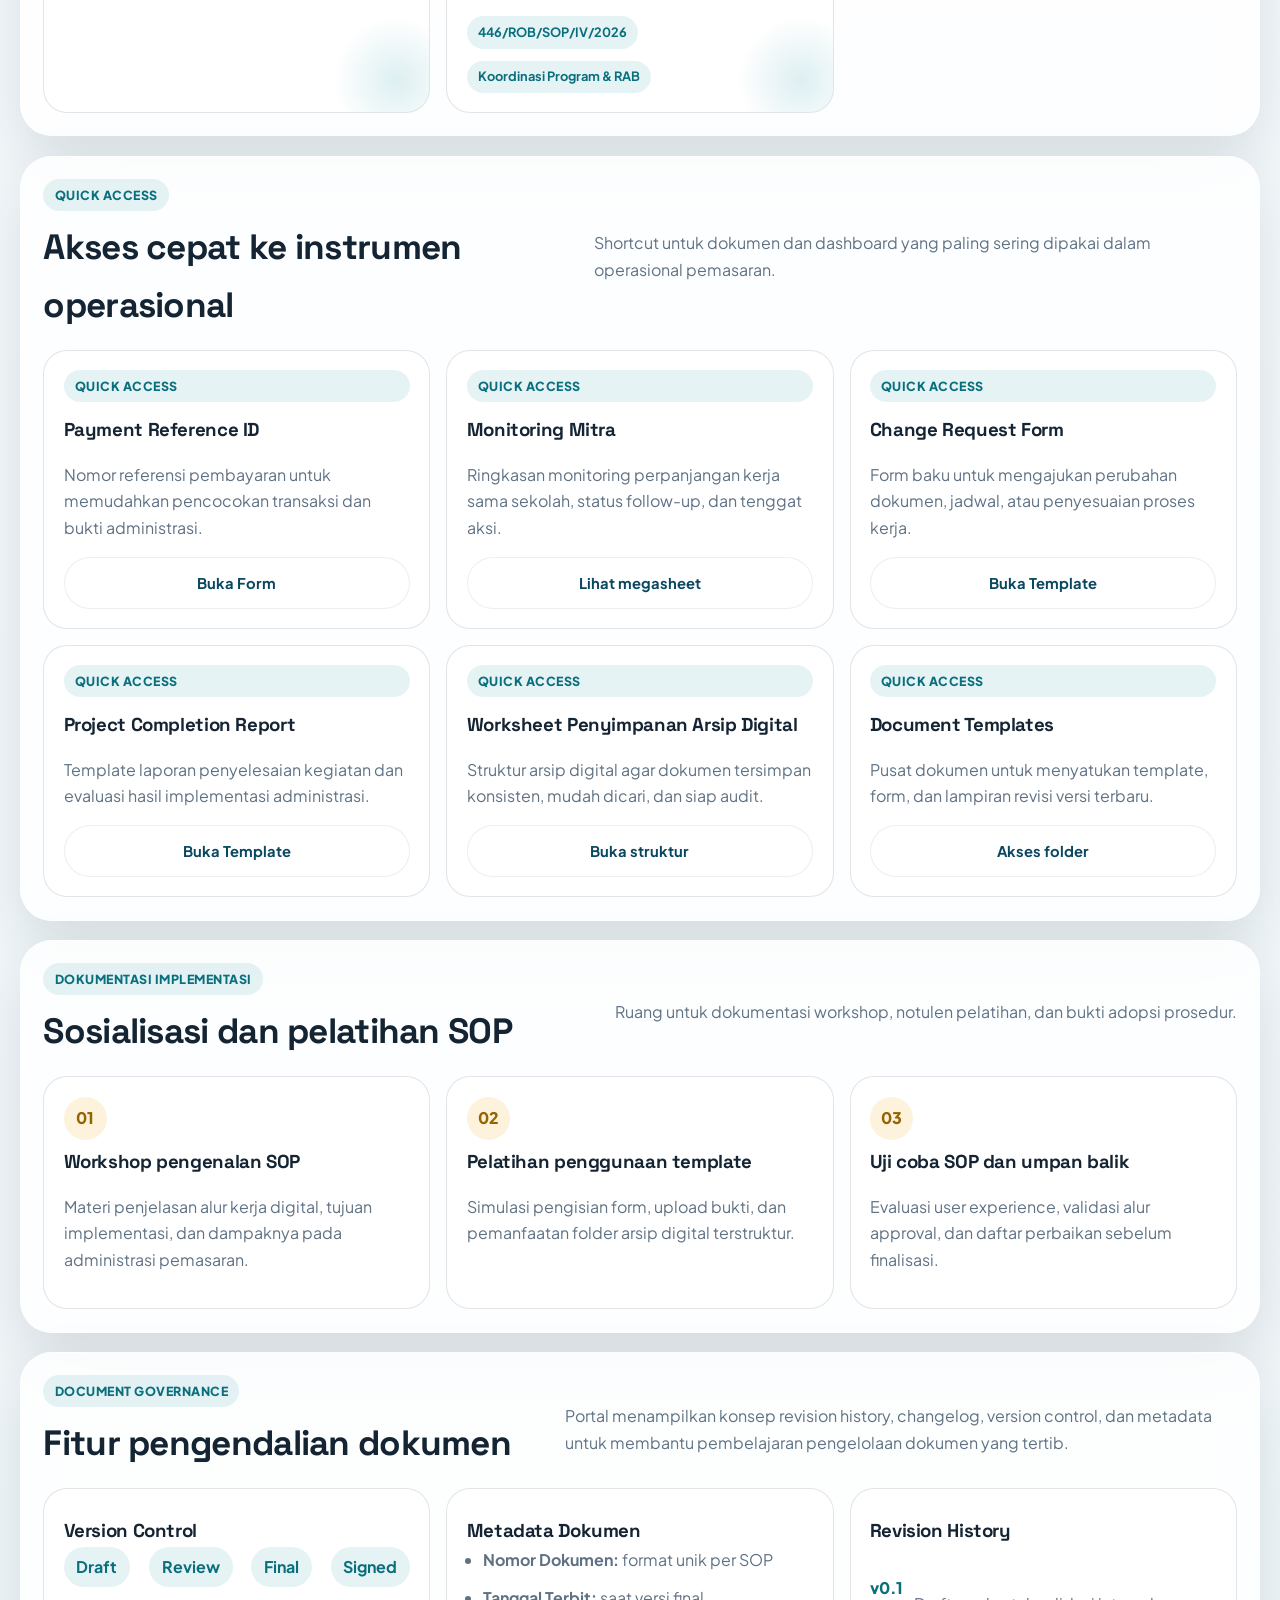
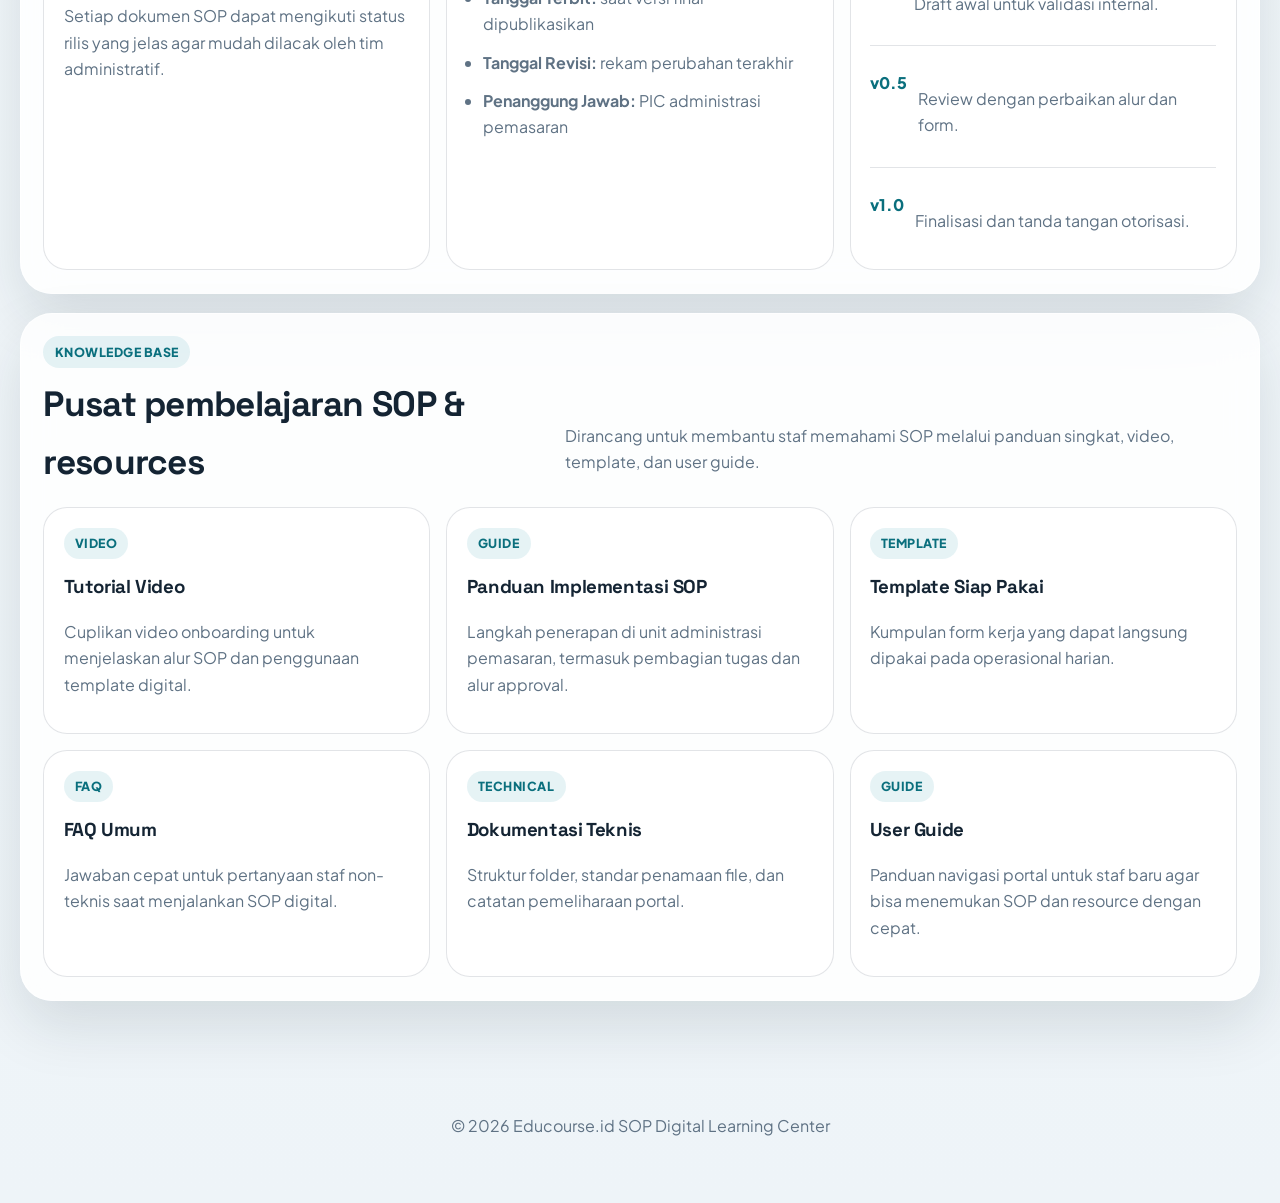
==== commit 7b2f257a: "Update index.html" ====
--- a/index.html
+++ b/index.html
@@ -63,7 +63,7 @@
           <div class="eyebrow">
             Perancangan Sistem SOP Digital Administrasi Pemasaran
           </div>
-          <h1>SOP Learing Center educourse.id Branch Bandung</h1>
+          <h1>SOP Learning Center educourse.id Branch Bandung</h1>
           <p>
             Portal ini dirancang sebagai pusat pembelajaran SOP Digital Learning
             Center yang menghubungkan dokumen, flowchart prosedur, pelatihan
